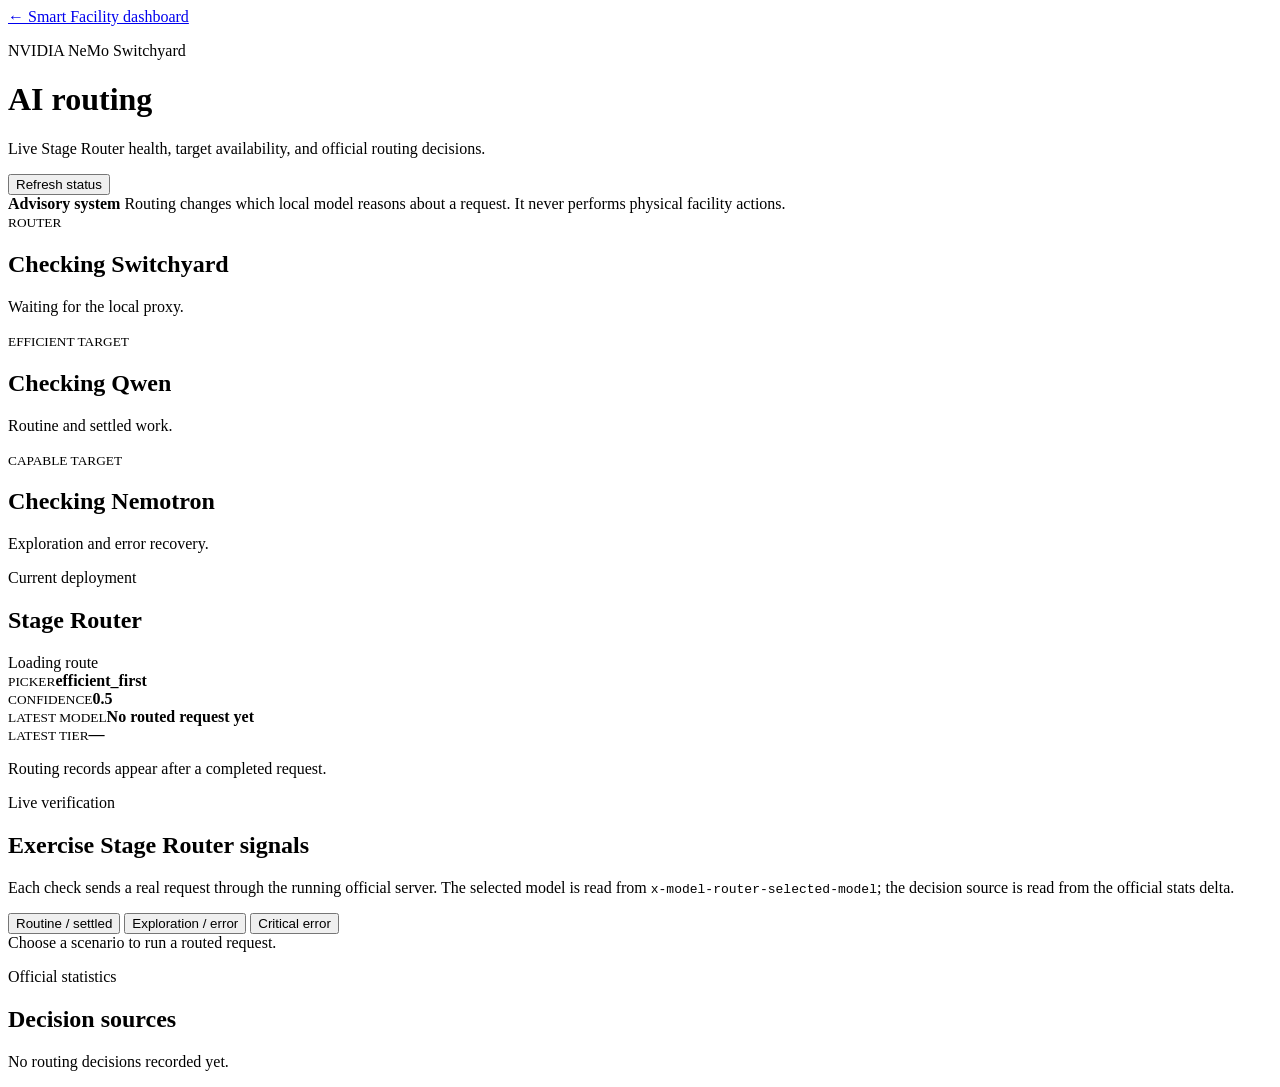
==== app/static/switchyard.html @ ec0f33c0 "Add NeMo Switchyard local routing integration" ====
<!doctype html>
<html lang="en" data-theme="light">
<head>
  <meta charset="utf-8">
  <meta name="viewport" content="width=device-width, initial-scale=1">
  <meta name="theme-color" content="#f4f7fa">
  <title>AI Routing · Smart Facility</title>
  <link rel="icon" href="/static/favicon.svg" type="image/svg+xml">
  <link rel="stylesheet" href="/static/styles.css?v=enterprise-v4">
  <link rel="stylesheet" href="/static/switchyard.css?v=1">
</head>
<body class="routing-page">
  <main class="routing-shell">
    <header class="routing-header">
      <div>
        <a class="back-link" href="/">← Smart Facility dashboard</a>
        <p class="eyebrow mint">NVIDIA NeMo Switchyard</p>
        <h1>AI routing</h1>
        <p class="routing-intro">Live Stage Router health, target availability, and official routing decisions.</p>
      </div>
      <button class="button primary" id="refreshRouting">Refresh status</button>
    </header>

    <div class="routing-notice">
      <strong>Advisory system</strong>
      <span>Routing changes which local model reasons about a request. It never performs physical facility actions.</span>
    </div>

    <section class="routing-grid" aria-label="Routing runtime status">
      <article class="routing-card" id="switchyardCard">
        <span class="routing-status-dot"></span>
        <small>ROUTER</small>
        <h2 id="switchyardState">Checking Switchyard</h2>
        <p id="switchyardDetail">Waiting for the local proxy.</p>
      </article>
      <article class="routing-card" id="efficientCard">
        <span class="routing-status-dot"></span>
        <small>EFFICIENT TARGET</small>
        <h2 id="efficientState">Checking Qwen</h2>
        <p id="efficientDetail">Routine and settled work.</p>
      </article>
      <article class="routing-card" id="capableCard">
        <span class="routing-status-dot"></span>
        <small>CAPABLE TARGET</small>
        <h2 id="capableState">Checking Nemotron</h2>
        <p id="capableDetail">Exploration and error recovery.</p>
      </article>
    </section>

    <section class="routing-panel">
      <div class="panel-heading">
        <div><p class="eyebrow">Current deployment</p><h2>Stage Router</h2></div>
        <span class="route-pill" id="routeId">Loading route</span>
      </div>
      <div class="routing-facts">
        <div><small>PICKER</small><strong>efficient_first</strong></div>
        <div><small>CONFIDENCE</small><strong>0.5</strong></div>
        <div><small>LATEST MODEL</small><strong id="latestModel">No routed request yet</strong></div>
        <div><small>LATEST TIER</small><strong id="latestTier">—</strong></div>
      </div>
      <p class="latest-time" id="latestTime">Routing records appear after a completed request.</p>
    </section>

    <section class="routing-panel">
      <div class="panel-heading">
        <div><p class="eyebrow">Live verification</p><h2>Exercise Stage Router signals</h2></div>
      </div>
      <p class="panel-copy">Each check sends a real request through the running official server. The selected model is read from <code>x-model-router-selected-model</code>; the decision source is read from the official stats delta.</p>
      <div class="diagnostic-actions">
        <button class="button ghost diagnostic" data-scenario="routine">Routine / settled</button>
        <button class="button ghost diagnostic" data-scenario="exploration">Exploration / error</button>
        <button class="button ghost diagnostic" data-scenario="critical">Critical error</button>
      </div>
      <div class="diagnostic-output" id="diagnosticOutput" aria-live="polite">Choose a scenario to run a routed request.</div>
    </section>

    <section class="routing-panel">
      <div class="panel-heading">
        <div><p class="eyebrow">Official statistics</p><h2>Decision sources</h2></div>
      </div>
      <div class="decision-list" id="decisionList"><p>No routing decisions recorded yet.</p></div>
    </section>
  </main>
  <script src="/static/switchyard.js?v=1"></script>
</body>
</html>
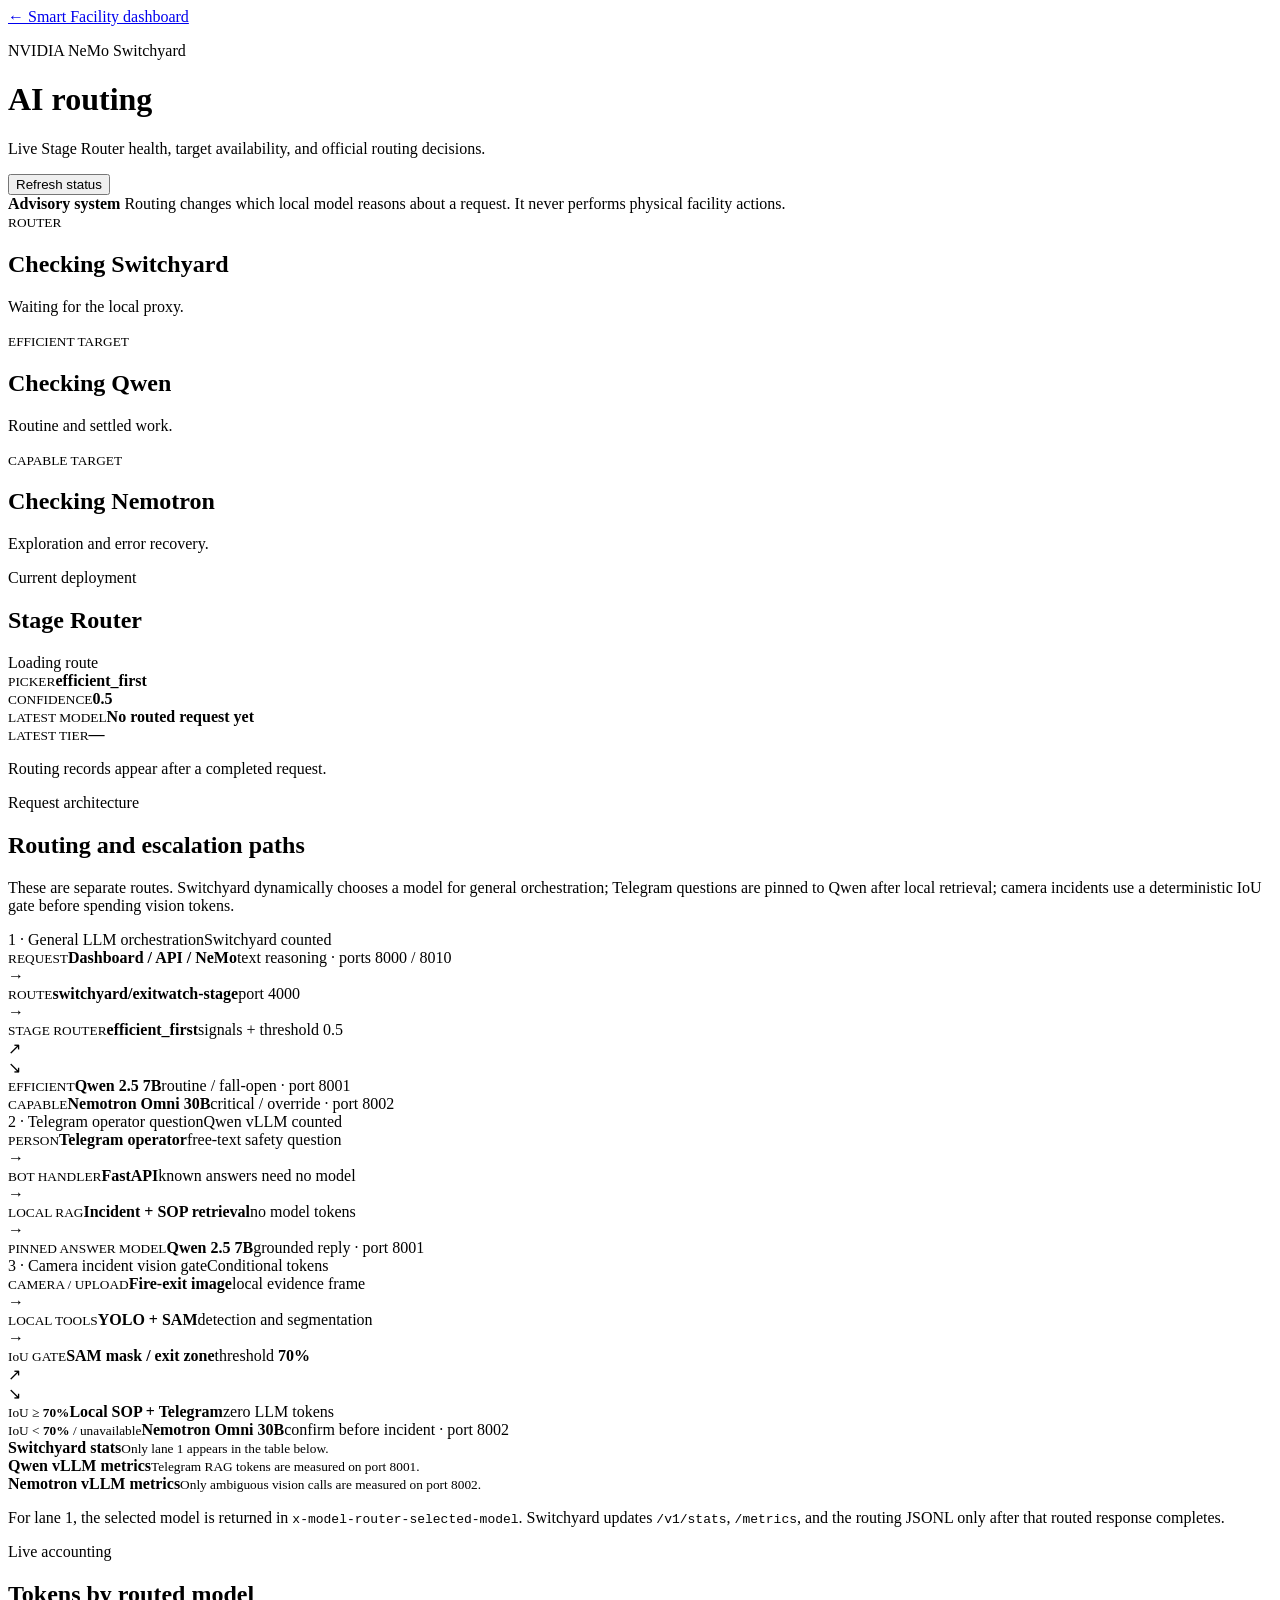
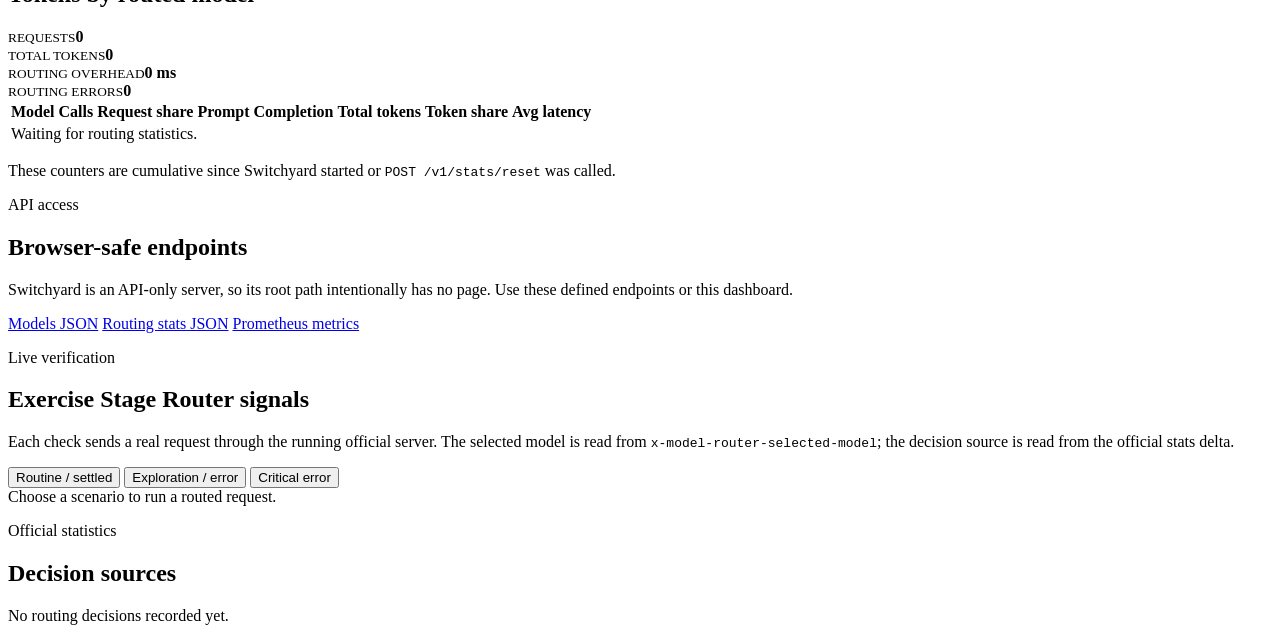
==== commit 5fbbd5d4: "Complete NeMo Switchyard routing and fresh GB10 setup" ====
--- a/app/static/switchyard.html
+++ b/app/static/switchyard.html
@@ -7,7 +7,7 @@
   <title>AI Routing · Smart Facility</title>
   <link rel="icon" href="/static/favicon.svg" type="image/svg+xml">
   <link rel="stylesheet" href="/static/styles.css?v=enterprise-v4">
-  <link rel="stylesheet" href="/static/switchyard.css?v=1">
+  <link rel="stylesheet" href="/static/switchyard.css?v=4">
 </head>
 <body class="routing-page">
   <main class="routing-shell">
@@ -63,6 +63,90 @@
 
     <section class="routing-panel">
       <div class="panel-heading">
+        <div><p class="eyebrow">Request architecture</p><h2>Routing and escalation paths</h2></div>
+      </div>
+      <p class="panel-copy">These are separate routes. Switchyard dynamically chooses a model for general orchestration; Telegram questions are pinned to Qwen after local retrieval; camera incidents use a deterministic IoU gate before spending vision tokens.</p>
+      <div class="architecture-diagram" role="img" aria-label="Smart Facility Switchyard request architecture">
+        <div class="architecture-split">
+          <div class="architecture-path counted-path">
+            <div class="path-heading"><span class="path-label">1 · General LLM orchestration</span><span class="accounting-badge switchyard-counted">Switchyard counted</span></div>
+            <div class="architecture-node client-node"><small>REQUEST</small><strong>Dashboard / API / NeMo</strong><span>text reasoning · ports 8000 / 8010</span></div>
+            <span class="architecture-arrow">→</span>
+            <div class="architecture-node switchyard-node"><small>ROUTE</small><strong>switchyard/exitwatch-stage</strong><span>port 4000</span></div>
+            <span class="architecture-arrow">→</span>
+            <div class="architecture-node router-node"><small>STAGE ROUTER</small><strong>efficient_first</strong><span>signals + threshold 0.5</span></div>
+            <span class="architecture-arrow branch-arrow">↗<br>↘</span>
+            <div class="architecture-targets">
+              <div class="architecture-node efficient-node"><small>EFFICIENT</small><strong>Qwen 2.5 7B</strong><span>routine / fall-open · port 8001</span></div>
+              <div class="architecture-node capable-node"><small>CAPABLE</small><strong>Nemotron Omni 30B</strong><span>critical / override · port 8002</span></div>
+            </div>
+          </div>
+          <div class="architecture-path telegram-path">
+            <div class="path-heading"><span class="path-label">2 · Telegram operator question</span><span class="accounting-badge vllm-counted">Qwen vLLM counted</span></div>
+            <div class="architecture-node client-node"><small>PERSON</small><strong>Telegram operator</strong><span>free-text safety question</span></div>
+            <span class="architecture-arrow">→</span>
+            <div class="architecture-node agent-node"><small>BOT HANDLER</small><strong>FastAPI</strong><span>known answers need no model</span></div>
+            <span class="architecture-arrow">→</span>
+            <div class="architecture-node tool-node"><small>LOCAL RAG</small><strong>Incident + SOP retrieval</strong><span>no model tokens</span></div>
+            <span class="architecture-arrow">→</span>
+            <div class="architecture-node efficient-node"><small>PINNED ANSWER MODEL</small><strong id="telegramQueryModel">Qwen 2.5 7B</strong><span>grounded reply · port 8001</span></div>
+          </div>
+          <div class="architecture-path direct-path">
+            <div class="path-heading"><span class="path-label">3 · Camera incident vision gate</span><span class="accounting-badge mixed-counting">Conditional tokens</span></div>
+            <div class="architecture-node client-node"><small>CAMERA / UPLOAD</small><strong>Fire-exit image</strong><span>local evidence frame</span></div>
+            <span class="architecture-arrow">→</span>
+            <div class="architecture-node tool-node"><small>LOCAL TOOLS</small><strong>YOLO + SAM</strong><span>detection and segmentation</span></div>
+            <span class="architecture-arrow">→</span>
+            <div class="architecture-node router-node"><small>IoU GATE</small><strong>SAM mask / exit zone</strong><span>threshold <b id="visionIouThreshold">70%</b></span></div>
+            <span class="architecture-arrow branch-arrow">↗<br>↘</span>
+            <div class="architecture-targets">
+              <div class="architecture-node zero-token-node"><small>IoU ≥ <b class="vision-threshold-copy">70%</b></small><strong>Local SOP + Telegram</strong><span>zero LLM tokens</span></div>
+              <div class="architecture-node capable-node"><small>IoU &lt; <b class="vision-threshold-copy">70%</b> / unavailable</small><strong>Nemotron Omni 30B</strong><span>confirm before incident · port 8002</span></div>
+            </div>
+          </div>
+        </div>
+      </div>
+      <div class="accounting-legend" aria-label="Token accounting boundaries">
+        <div><span class="legend-dot switchyard-dot"></span><strong>Switchyard stats</strong><small>Only lane 1 appears in the table below.</small></div>
+        <div><span class="legend-dot qwen-dot"></span><strong>Qwen vLLM metrics</strong><small>Telegram RAG tokens are measured on port 8001.</small></div>
+        <div><span class="legend-dot vision-dot"></span><strong>Nemotron vLLM metrics</strong><small>Only ambiguous vision calls are measured on port 8002.</small></div>
+      </div>
+      <p class="architecture-note">For lane 1, the selected model is returned in <code>x-model-router-selected-model</code>. Switchyard updates <code>/v1/stats</code>, <code>/metrics</code>, and the routing JSONL only after that routed response completes.</p>
+    </section>
+
+    <section class="routing-panel">
+      <div class="panel-heading">
+        <div><p class="eyebrow">Live accounting</p><h2>Tokens by routed model</h2></div>
+      </div>
+      <div class="usage-summary">
+        <div><small>REQUESTS</small><strong id="usageRequests">0</strong></div>
+        <div><small>TOTAL TOKENS</small><strong id="usageTokens">0</strong></div>
+        <div><small>ROUTING OVERHEAD</small><strong id="usageOverhead">0 ms</strong></div>
+        <div><small>ROUTING ERRORS</small><strong id="usageErrors">0</strong></div>
+      </div>
+      <div class="usage-table-wrap">
+        <table class="usage-table">
+          <thead><tr><th>Model</th><th>Calls</th><th>Request share</th><th>Prompt</th><th>Completion</th><th>Total tokens</th><th>Token share</th><th>Avg latency</th></tr></thead>
+          <tbody id="modelUsageBody"><tr><td colspan="8">Waiting for routing statistics.</td></tr></tbody>
+        </table>
+      </div>
+      <p class="architecture-note">These counters are cumulative since Switchyard started or <code>POST /v1/stats/reset</code> was called.</p>
+    </section>
+
+    <section class="routing-panel">
+      <div class="panel-heading">
+        <div><p class="eyebrow">API access</p><h2>Browser-safe endpoints</h2></div>
+      </div>
+      <p class="panel-copy">Switchyard is an API-only server, so its root path intentionally has no page. Use these defined endpoints or this dashboard.</p>
+      <div class="endpoint-links">
+        <a class="button ghost" href="/api/switchyard/models" target="_blank" rel="noreferrer">Models JSON</a>
+        <a class="button ghost" href="/api/switchyard/stats" target="_blank" rel="noreferrer">Routing stats JSON</a>
+        <a class="button ghost" href="/api/switchyard/metrics" target="_blank" rel="noreferrer">Prometheus metrics</a>
+      </div>
+    </section>
+
+    <section class="routing-panel">
+      <div class="panel-heading">
         <div><p class="eyebrow">Live verification</p><h2>Exercise Stage Router signals</h2></div>
       </div>
       <p class="panel-copy">Each check sends a real request through the running official server. The selected model is read from <code>x-model-router-selected-model</code>; the decision source is read from the official stats delta.</p>
@@ -81,6 +165,6 @@
       <div class="decision-list" id="decisionList"><p>No routing decisions recorded yet.</p></div>
     </section>
   </main>
-  <script src="/static/switchyard.js?v=1"></script>
+  <script src="/static/switchyard.js?v=4"></script>
 </body>
 </html>
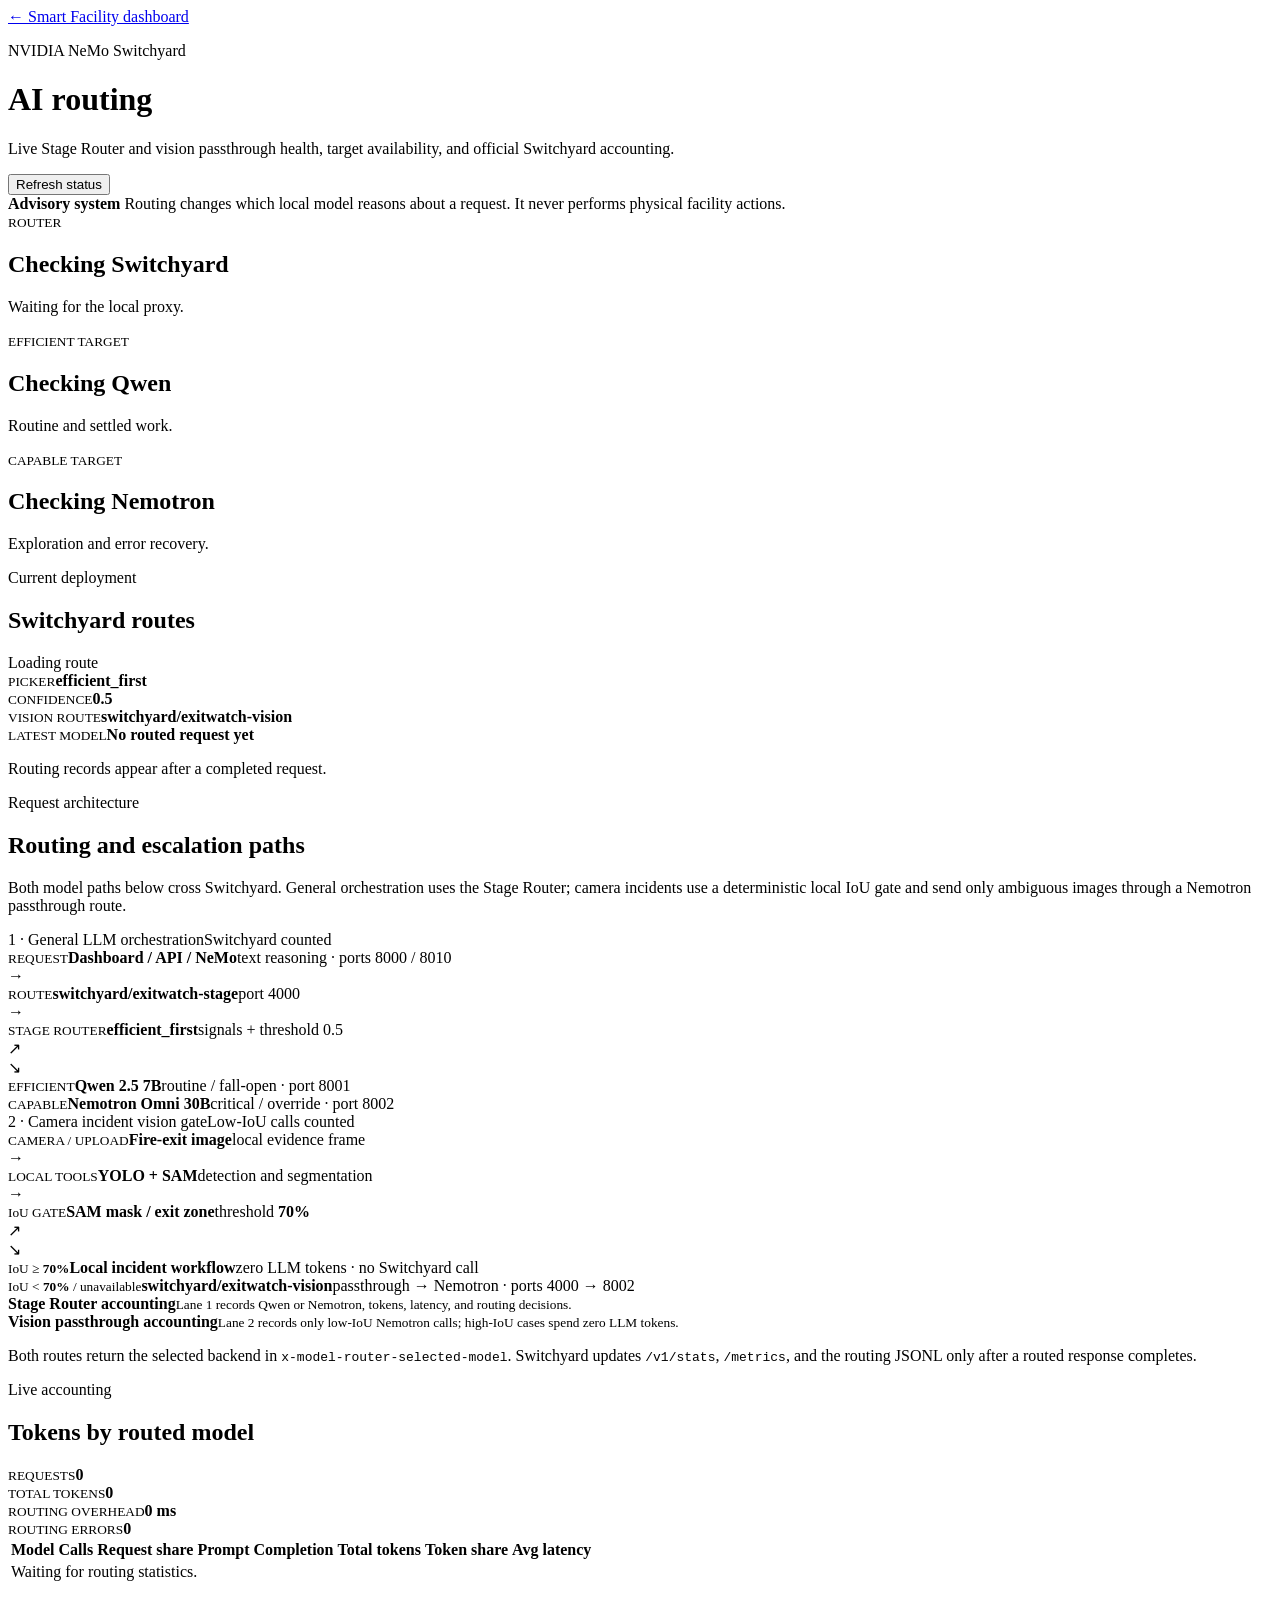
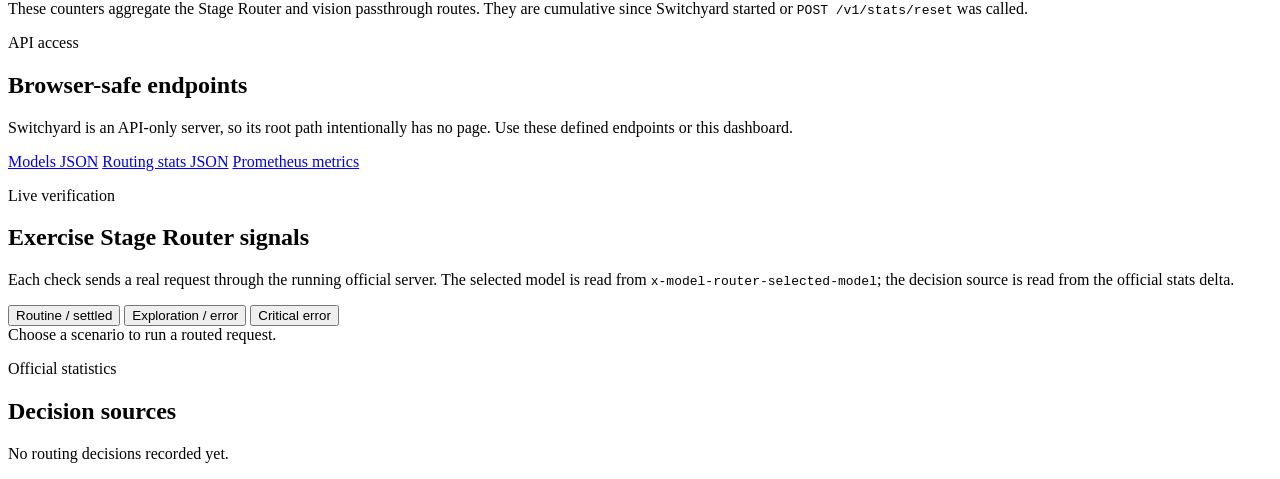
==== commit 3d73d5b3: "Route ambiguous vision validation through Switchyard" ====
--- a/app/static/switchyard.html
+++ b/app/static/switchyard.html
@@ -7,7 +7,7 @@
   <title>AI Routing · Smart Facility</title>
   <link rel="icon" href="/static/favicon.svg" type="image/svg+xml">
   <link rel="stylesheet" href="/static/styles.css?v=enterprise-v4">
-  <link rel="stylesheet" href="/static/switchyard.css?v=4">
+  <link rel="stylesheet" href="/static/switchyard.css?v=5">
 </head>
 <body class="routing-page">
   <main class="routing-shell">
@@ -16,7 +16,7 @@
         <a class="back-link" href="/">← Smart Facility dashboard</a>
         <p class="eyebrow mint">NVIDIA NeMo Switchyard</p>
         <h1>AI routing</h1>
-        <p class="routing-intro">Live Stage Router health, target availability, and official routing decisions.</p>
+        <p class="routing-intro">Live Stage Router and vision passthrough health, target availability, and official Switchyard accounting.</p>
       </div>
       <button class="button primary" id="refreshRouting">Refresh status</button>
     </header>
@@ -49,14 +49,14 @@
 
     <section class="routing-panel">
       <div class="panel-heading">
-        <div><p class="eyebrow">Current deployment</p><h2>Stage Router</h2></div>
+        <div><p class="eyebrow">Current deployment</p><h2>Switchyard routes</h2></div>
         <span class="route-pill" id="routeId">Loading route</span>
       </div>
       <div class="routing-facts">
         <div><small>PICKER</small><strong>efficient_first</strong></div>
         <div><small>CONFIDENCE</small><strong>0.5</strong></div>
+        <div><small>VISION ROUTE</small><strong id="visionRouteId">switchyard/exitwatch-vision</strong></div>
         <div><small>LATEST MODEL</small><strong id="latestModel">No routed request yet</strong></div>
-        <div><small>LATEST TIER</small><strong id="latestTier">—</strong></div>
       </div>
       <p class="latest-time" id="latestTime">Routing records appear after a completed request.</p>
     </section>
@@ -65,7 +65,7 @@
       <div class="panel-heading">
         <div><p class="eyebrow">Request architecture</p><h2>Routing and escalation paths</h2></div>
       </div>
-      <p class="panel-copy">These are separate routes. Switchyard dynamically chooses a model for general orchestration; Telegram questions are pinned to Qwen after local retrieval; camera incidents use a deterministic IoU gate before spending vision tokens.</p>
+      <p class="panel-copy">Both model paths below cross Switchyard. General orchestration uses the Stage Router; camera incidents use a deterministic local IoU gate and send only ambiguous images through a Nemotron passthrough route.</p>
       <div class="architecture-diagram" role="img" aria-label="Smart Facility Switchyard request architecture">
         <div class="architecture-split">
           <div class="architecture-path counted-path">
@@ -81,18 +81,8 @@
               <div class="architecture-node capable-node"><small>CAPABLE</small><strong>Nemotron Omni 30B</strong><span>critical / override · port 8002</span></div>
             </div>
           </div>
-          <div class="architecture-path telegram-path">
-            <div class="path-heading"><span class="path-label">2 · Telegram operator question</span><span class="accounting-badge vllm-counted">Qwen vLLM counted</span></div>
-            <div class="architecture-node client-node"><small>PERSON</small><strong>Telegram operator</strong><span>free-text safety question</span></div>
-            <span class="architecture-arrow">→</span>
-            <div class="architecture-node agent-node"><small>BOT HANDLER</small><strong>FastAPI</strong><span>known answers need no model</span></div>
-            <span class="architecture-arrow">→</span>
-            <div class="architecture-node tool-node"><small>LOCAL RAG</small><strong>Incident + SOP retrieval</strong><span>no model tokens</span></div>
-            <span class="architecture-arrow">→</span>
-            <div class="architecture-node efficient-node"><small>PINNED ANSWER MODEL</small><strong id="telegramQueryModel">Qwen 2.5 7B</strong><span>grounded reply · port 8001</span></div>
-          </div>
           <div class="architecture-path direct-path">
-            <div class="path-heading"><span class="path-label">3 · Camera incident vision gate</span><span class="accounting-badge mixed-counting">Conditional tokens</span></div>
+            <div class="path-heading"><span class="path-label">2 · Camera incident vision gate</span><span class="accounting-badge switchyard-counted">Low-IoU calls counted</span></div>
             <div class="architecture-node client-node"><small>CAMERA / UPLOAD</small><strong>Fire-exit image</strong><span>local evidence frame</span></div>
             <span class="architecture-arrow">→</span>
             <div class="architecture-node tool-node"><small>LOCAL TOOLS</small><strong>YOLO + SAM</strong><span>detection and segmentation</span></div>
@@ -100,18 +90,17 @@
             <div class="architecture-node router-node"><small>IoU GATE</small><strong>SAM mask / exit zone</strong><span>threshold <b id="visionIouThreshold">70%</b></span></div>
             <span class="architecture-arrow branch-arrow">↗<br>↘</span>
             <div class="architecture-targets">
-              <div class="architecture-node zero-token-node"><small>IoU ≥ <b class="vision-threshold-copy">70%</b></small><strong>Local SOP + Telegram</strong><span>zero LLM tokens</span></div>
-              <div class="architecture-node capable-node"><small>IoU &lt; <b class="vision-threshold-copy">70%</b> / unavailable</small><strong>Nemotron Omni 30B</strong><span>confirm before incident · port 8002</span></div>
+              <div class="architecture-node zero-token-node"><small>IoU ≥ <b class="vision-threshold-copy">70%</b></small><strong>Local incident workflow</strong><span>zero LLM tokens · no Switchyard call</span></div>
+              <div class="architecture-node switchyard-node"><small>IoU &lt; <b class="vision-threshold-copy">70%</b> / unavailable</small><strong id="visionRouteArchitecture">switchyard/exitwatch-vision</strong><span>passthrough → Nemotron · ports 4000 → 8002</span></div>
             </div>
           </div>
         </div>
       </div>
       <div class="accounting-legend" aria-label="Token accounting boundaries">
-        <div><span class="legend-dot switchyard-dot"></span><strong>Switchyard stats</strong><small>Only lane 1 appears in the table below.</small></div>
-        <div><span class="legend-dot qwen-dot"></span><strong>Qwen vLLM metrics</strong><small>Telegram RAG tokens are measured on port 8001.</small></div>
-        <div><span class="legend-dot vision-dot"></span><strong>Nemotron vLLM metrics</strong><small>Only ambiguous vision calls are measured on port 8002.</small></div>
+        <div><span class="legend-dot switchyard-dot"></span><strong>Stage Router accounting</strong><small>Lane 1 records Qwen or Nemotron, tokens, latency, and routing decisions.</small></div>
+        <div><span class="legend-dot vision-dot"></span><strong>Vision passthrough accounting</strong><small>Lane 2 records only low-IoU Nemotron calls; high-IoU cases spend zero LLM tokens.</small></div>
       </div>
-      <p class="architecture-note">For lane 1, the selected model is returned in <code>x-model-router-selected-model</code>. Switchyard updates <code>/v1/stats</code>, <code>/metrics</code>, and the routing JSONL only after that routed response completes.</p>
+      <p class="architecture-note">Both routes return the selected backend in <code>x-model-router-selected-model</code>. Switchyard updates <code>/v1/stats</code>, <code>/metrics</code>, and the routing JSONL only after a routed response completes.</p>
     </section>
 
     <section class="routing-panel">
@@ -130,7 +119,7 @@
           <tbody id="modelUsageBody"><tr><td colspan="8">Waiting for routing statistics.</td></tr></tbody>
         </table>
       </div>
-      <p class="architecture-note">These counters are cumulative since Switchyard started or <code>POST /v1/stats/reset</code> was called.</p>
+      <p class="architecture-note">These counters aggregate the Stage Router and vision passthrough routes. They are cumulative since Switchyard started or <code>POST /v1/stats/reset</code> was called.</p>
     </section>
 
     <section class="routing-panel">
@@ -165,6 +154,6 @@
       <div class="decision-list" id="decisionList"><p>No routing decisions recorded yet.</p></div>
     </section>
   </main>
-  <script src="/static/switchyard.js?v=4"></script>
+  <script src="/static/switchyard.js?v=5"></script>
 </body>
 </html>
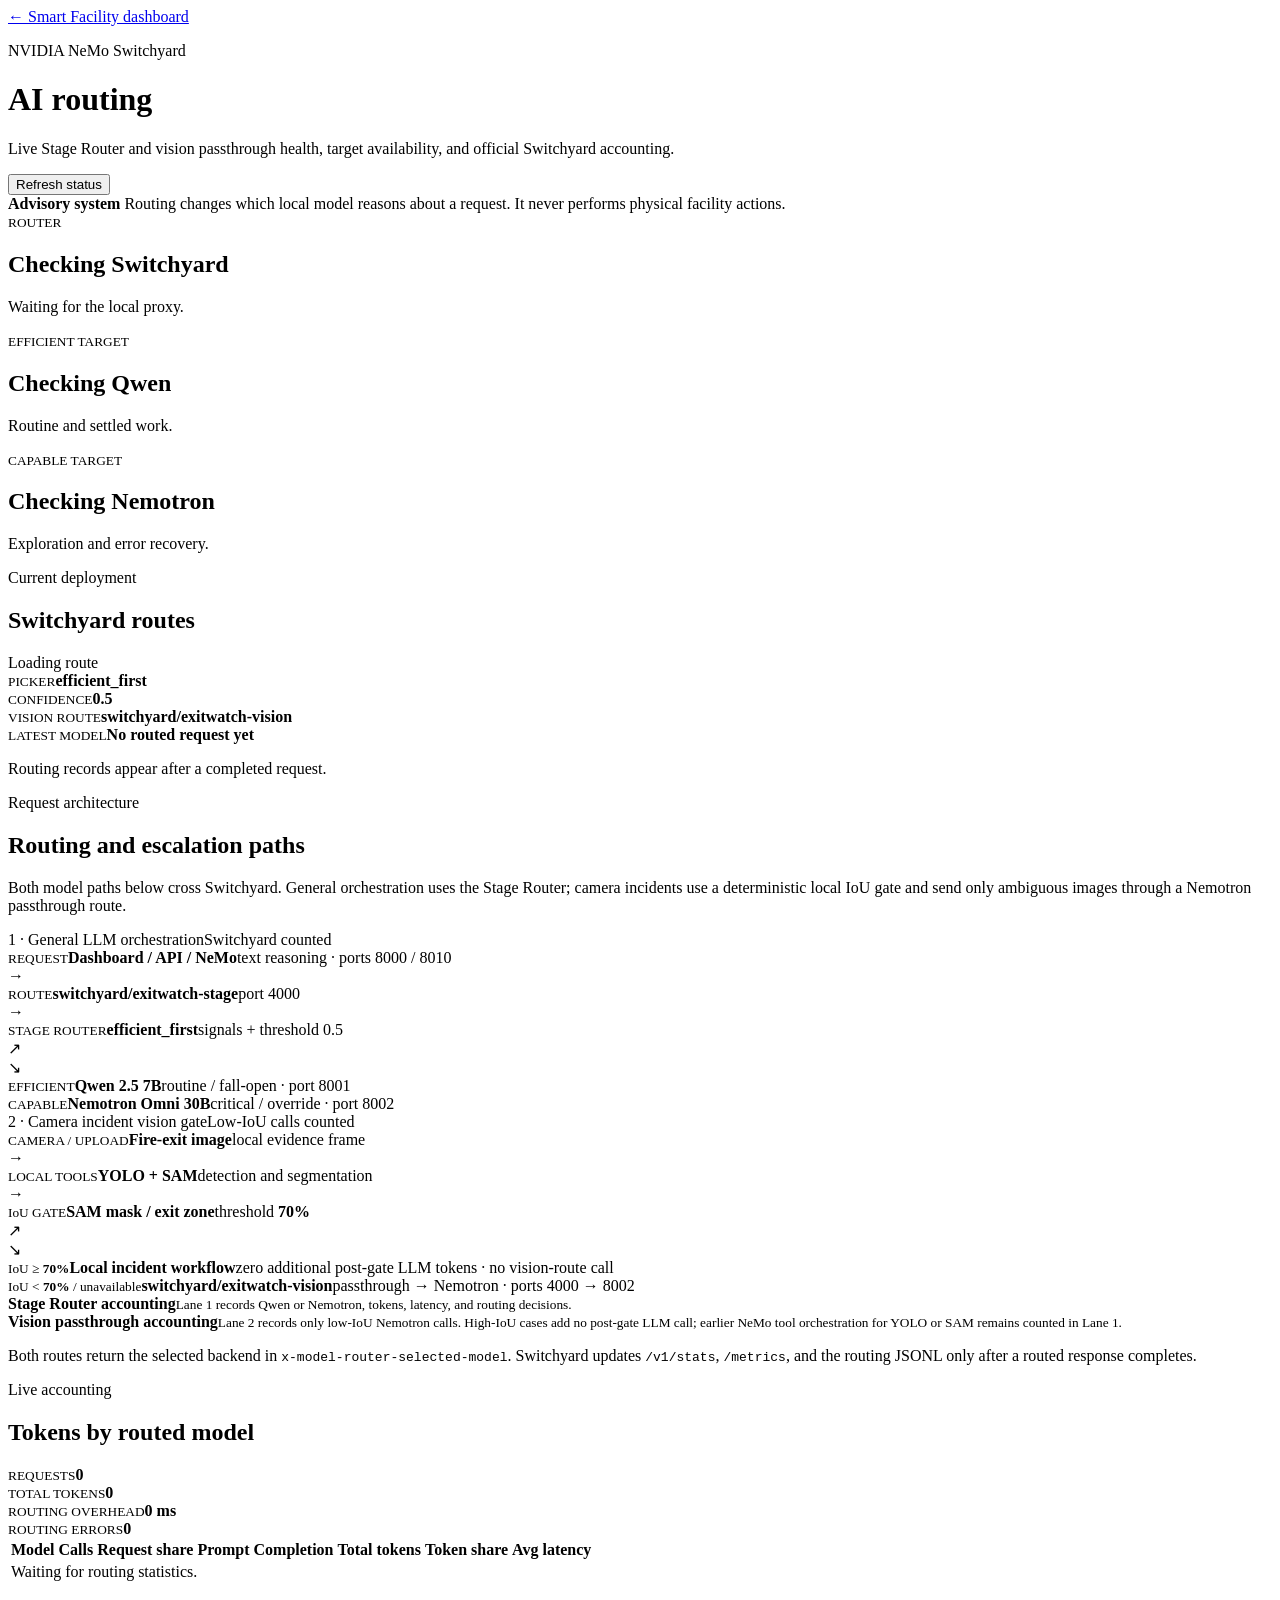
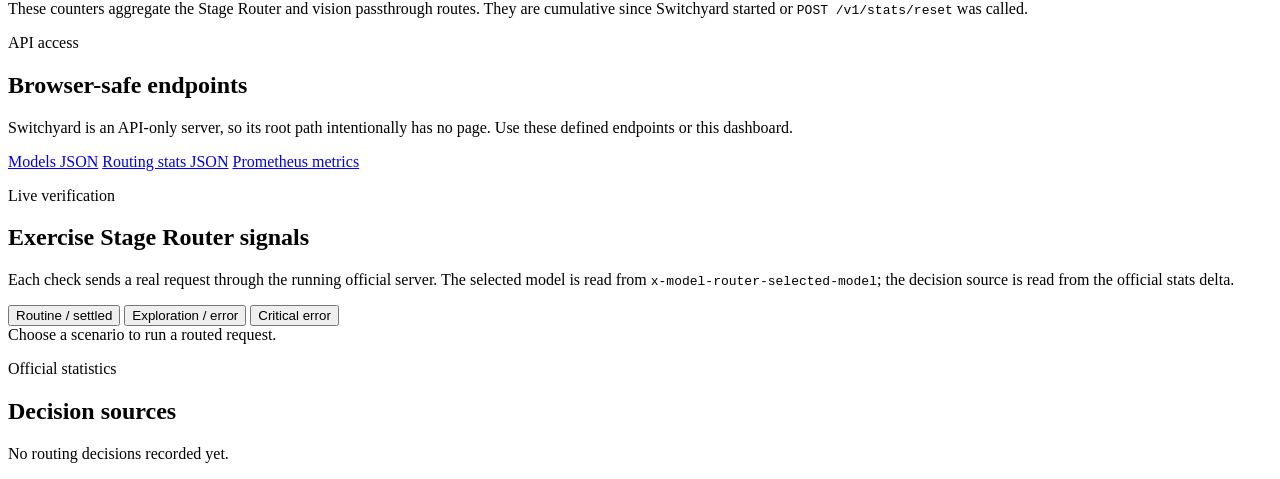
==== commit 3eac790a: "Update README" ====
--- a/app/static/switchyard.html
+++ b/app/static/switchyard.html
@@ -90,7 +90,7 @@
             <div class="architecture-node router-node"><small>IoU GATE</small><strong>SAM mask / exit zone</strong><span>threshold <b id="visionIouThreshold">70%</b></span></div>
             <span class="architecture-arrow branch-arrow">↗<br>↘</span>
             <div class="architecture-targets">
-              <div class="architecture-node zero-token-node"><small>IoU ≥ <b class="vision-threshold-copy">70%</b></small><strong>Local incident workflow</strong><span>zero LLM tokens · no Switchyard call</span></div>
+              <div class="architecture-node zero-token-node"><small>IoU ≥ <b class="vision-threshold-copy">70%</b></small><strong>Local incident workflow</strong><span>zero additional post-gate LLM tokens · no vision-route call</span></div>
               <div class="architecture-node switchyard-node"><small>IoU &lt; <b class="vision-threshold-copy">70%</b> / unavailable</small><strong id="visionRouteArchitecture">switchyard/exitwatch-vision</strong><span>passthrough → Nemotron · ports 4000 → 8002</span></div>
             </div>
           </div>
@@ -98,7 +98,7 @@
       </div>
       <div class="accounting-legend" aria-label="Token accounting boundaries">
         <div><span class="legend-dot switchyard-dot"></span><strong>Stage Router accounting</strong><small>Lane 1 records Qwen or Nemotron, tokens, latency, and routing decisions.</small></div>
-        <div><span class="legend-dot vision-dot"></span><strong>Vision passthrough accounting</strong><small>Lane 2 records only low-IoU Nemotron calls; high-IoU cases spend zero LLM tokens.</small></div>
+        <div><span class="legend-dot vision-dot"></span><strong>Vision passthrough accounting</strong><small>Lane 2 records only low-IoU Nemotron calls. High-IoU cases add no post-gate LLM call; earlier NeMo tool orchestration for YOLO or SAM remains counted in Lane 1.</small></div>
       </div>
       <p class="architecture-note">Both routes return the selected backend in <code>x-model-router-selected-model</code>. Switchyard updates <code>/v1/stats</code>, <code>/metrics</code>, and the routing JSONL only after a routed response completes.</p>
     </section>
